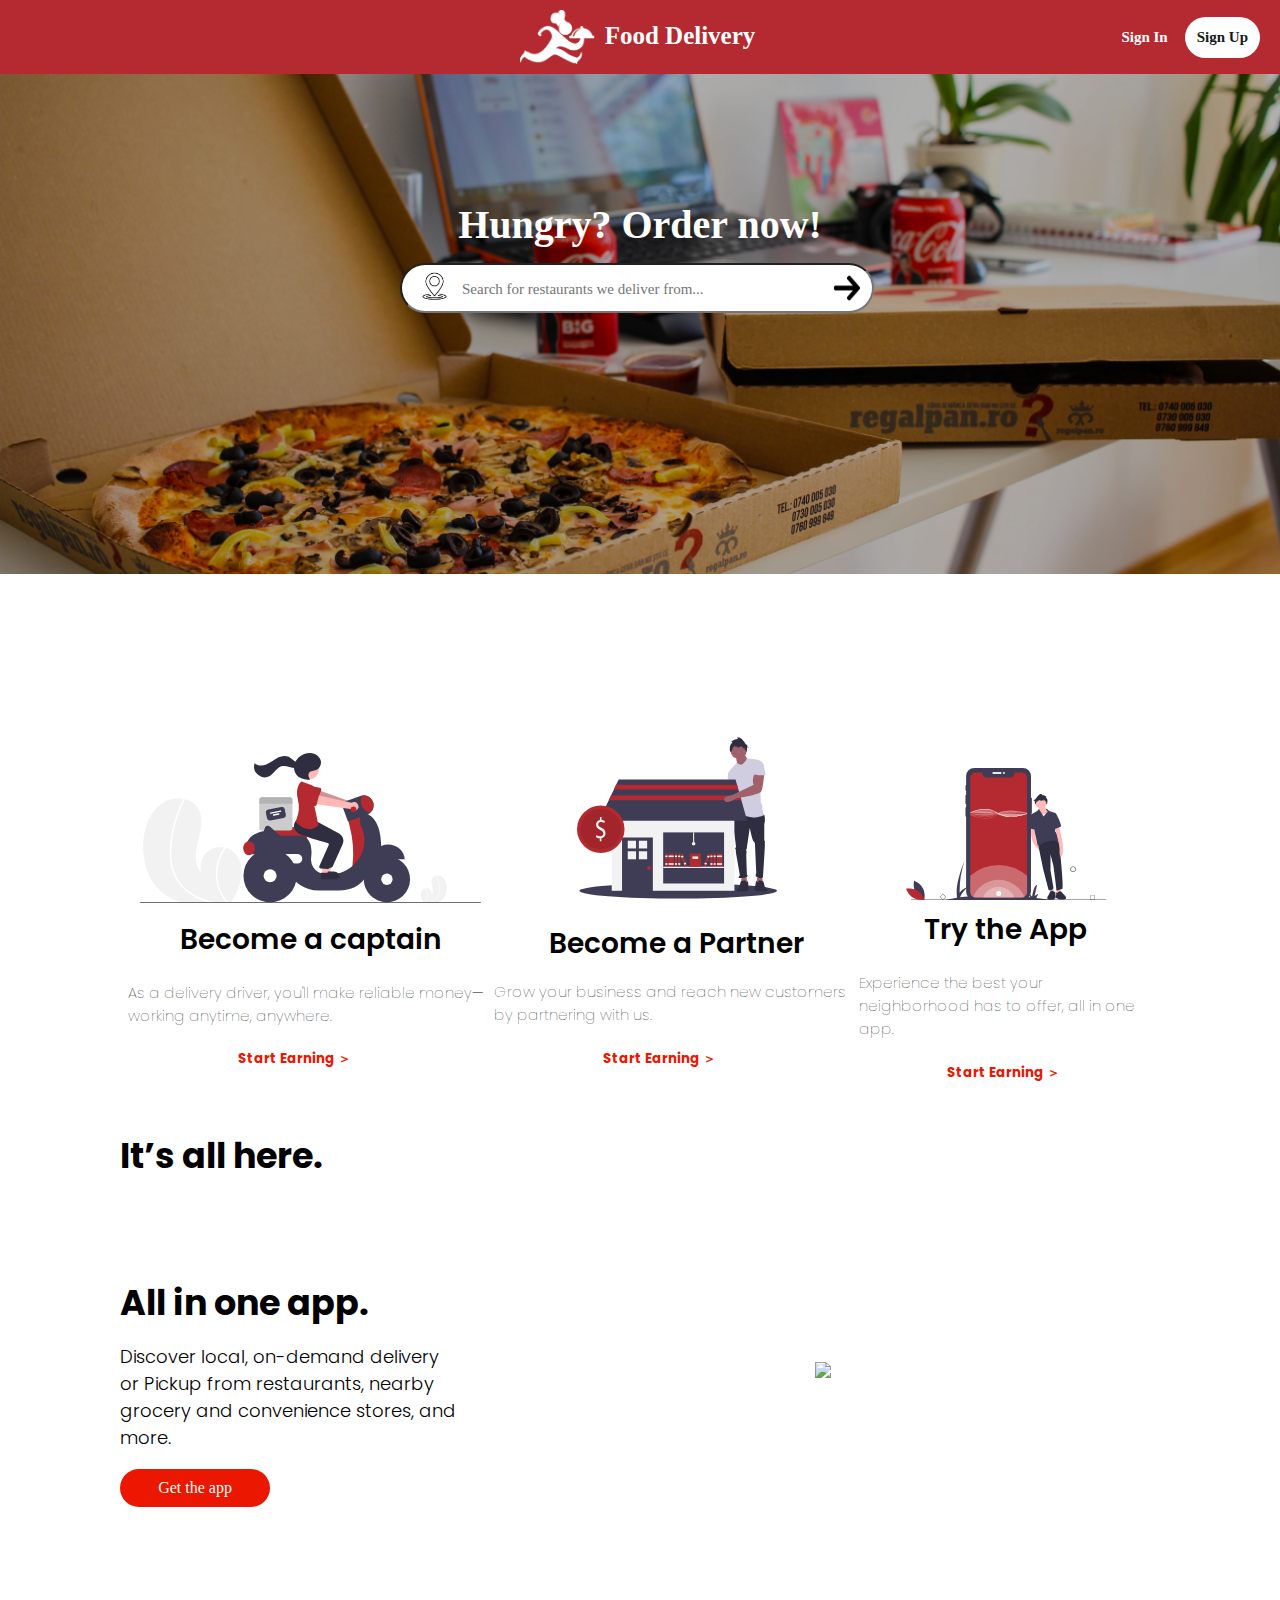
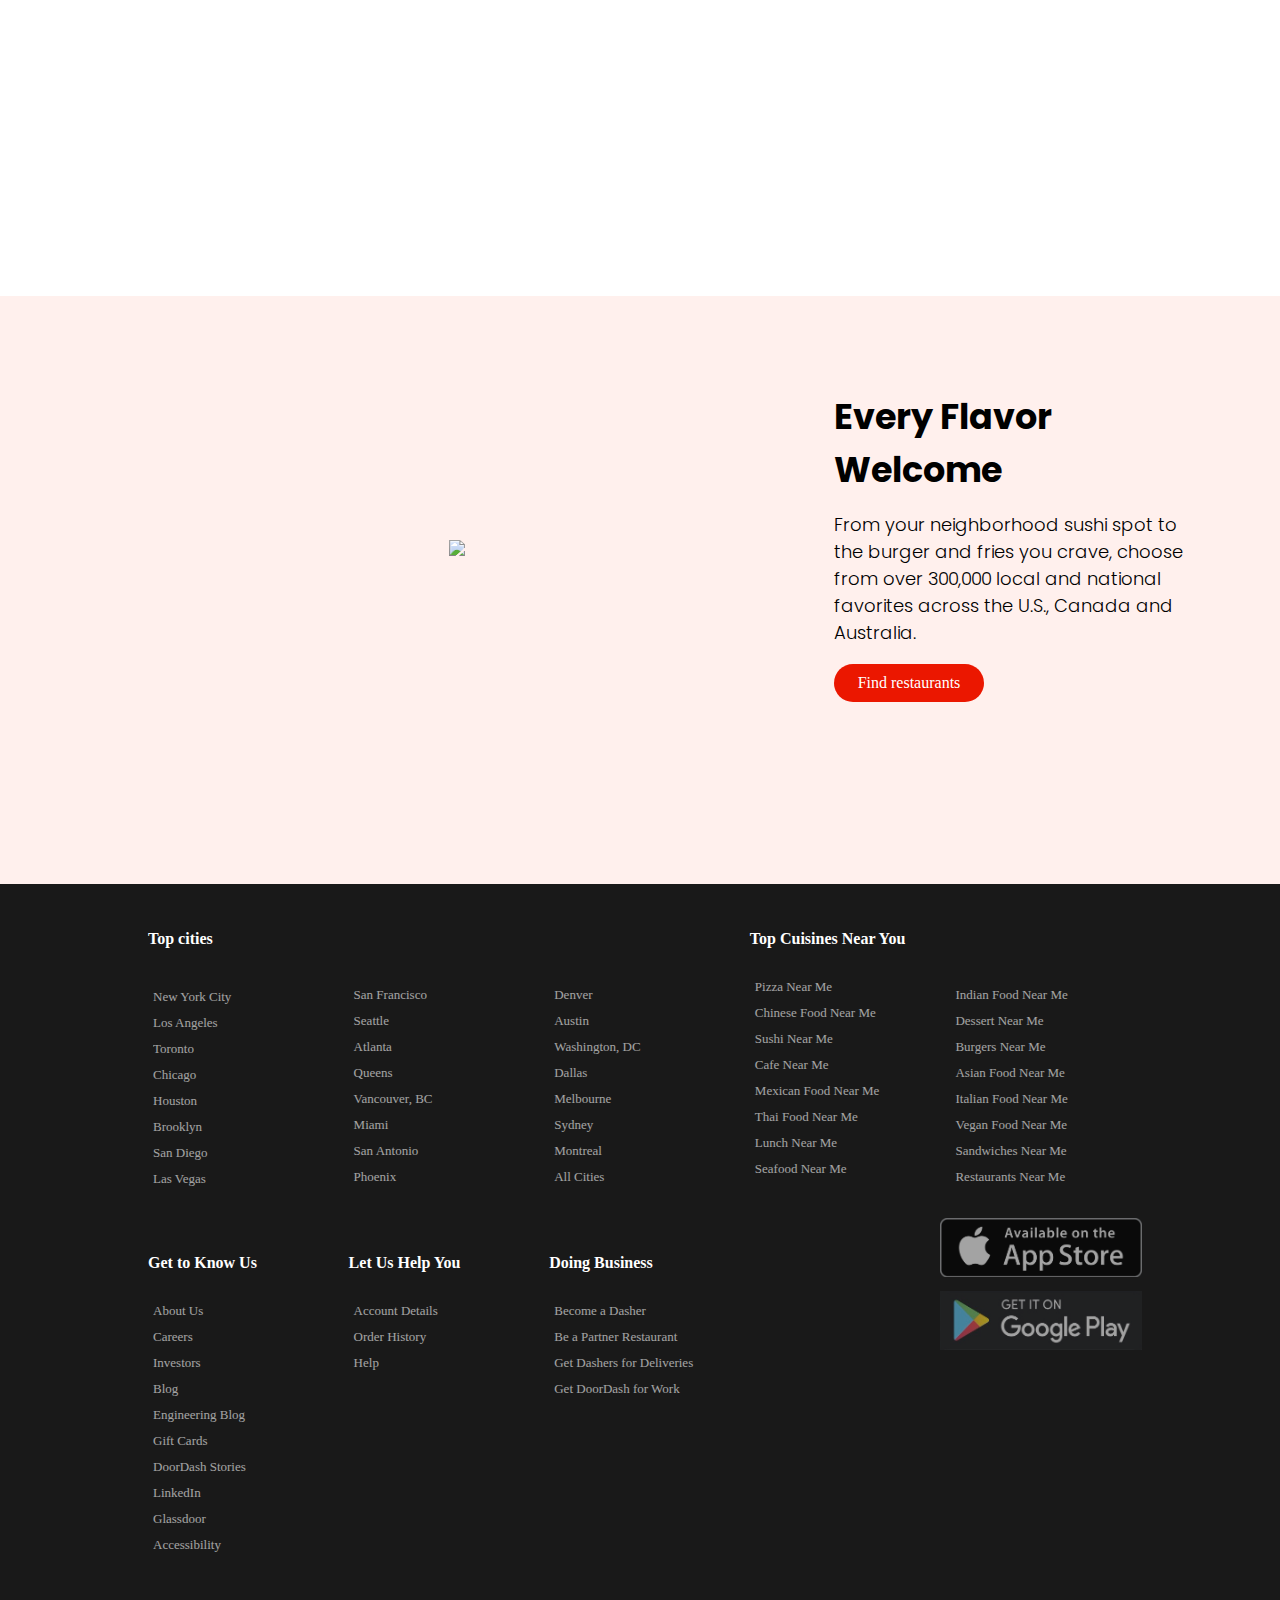
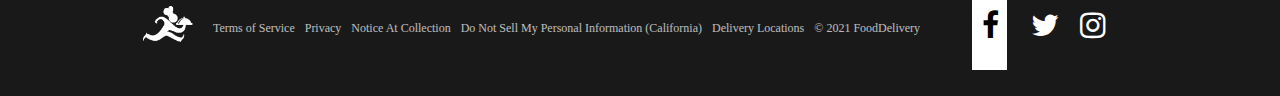
==== index.html @ 57fe6945 "all" ====
<!DOCTYPE html>
<html>

<head>
  <meta charset="UTF-8">
  <link rel="stylesheet" href="https://cdnjs.cloudflare.com/ajax/libs/font-awesome/4.7.0/css/font-awesome.min.css">
  <style>
  @import url('https://fonts.googleapis.com/css2?family=Poppins:ital,wght@1,300&display=swap');
  </style>
  <meta name="viewport" content="width=device-width, initial-scale=1.0">

  <link rel="stylesheet" href="mystylesheet.css">
</head>

<body>
  <header>
    <div class='logobox'><img src="images/logo.png" class='logo' alt="Logo">
        <h1>Food Delivery</h1>
      </div>

    <div class='toplinks'>
      <a class="top-links top-links1" href=""><h2>Sign In</h2></a>
      <a class="top-links top-links2" href=""><h2>Sign Up</h2></a>
    </div>
  </header>

<section class='top'>

<div class='valueprop'>
  <h3 id="hungry">Hungry? Order now!</h3>

  </div>
  <form class='searchbar'>

    <input class='searchbar-bar'type="search" placeholder="Search for restaurants we deliver from...">

  <button type='submit'class="sent">

  </button> </form>

</section>
<div class="line"></div>

<section class="things-to-do">
  <div class="thing thing-delivery">
    <img class="thing-logo-delivery"src="images/delivery.svg" alt="">
  <div class='thing-header thing-header1'><h4>Become a captain</h4>
<p>As a delivery driver, you'll make reliable money—working anytime, anywhere.</p>
<a href=""><h5>Start Earning ＞</h5></a>
  </div>
  </div>
  <div class="thing">
        <img class="thing-logo"src="images/business.svg" alt="">
      <div class='thing-header thing-header2'>
        <h4>Become a Partner</h4>
<p>
Grow your business and reach new customers by partnering with us.
</p>
<a href=""><h5>Start Earning ＞</h5></a>
      </div>
  </div>
  <div class="thing thing-app">
    <img class="thing-logo-app"src="images/app.svg" alt="">
    <div class='thing-header thing-header3'><h4>Try the App</h4>
    <p>Experience the best your neighborhood has to offer, all in one app.</p>
    <a href=""><h5>Start Earning ＞</h5></a>
  </div>

</div>
  </div>


</section>

<div class="before-footer">
<div class="before-footer--container">
  <div class="item item-1">
    <h4>It’s all here.</h4><h4>All in one app.</h4>
    <p>Discover local, on-demand delivery or Pickup from restaurants, nearby grocery and convenience stores, and more.</p>
    <div class="button-container">
    <button  class="item-1-button" onclick="document.location='default.asp'">Get the app</button>
</div>
</div>

<div class="item item-2">
<img src="https://img.cdn4dd.com/cdn-cgi/image/fit=contain,width=768,format=auto,quality=50/https://cdn.doordash.com/media/consumer/home/landing/new/all_in_one.jpg">
</div>




</div>
<div class='color'>
</div>

<div class="before-footer-2--container">



<div class="item item-3">
<img src="https://img.cdn4dd.com/cdn-cgi/image/fit=contain,width=768,format=auto,quality=50/https://cdn.doordash.com/media/consumer/home/landing/new/ev_fla_wel_alt.jpg">
</div>
<div class="item item-4">
  <h4>Every Flavor Welcome</h4>
  <p>From your neighborhood sushi spot to the burger and fries you crave, choose from over 300,000 local and national favorites across the U.S., Canada and Australia.</p>
  <button  class="item-1-button" onclick="document.location='default.asp'">Find restaurants</button>

</div>


</div>
</div>
<section class = "footer">

<footer>


  <ul>
<h6>Top cities</h6>
  <li>  <br>    <li>
    <li>New York City</li>
  <li>Los Angeles</li>
  <li>Toronto</li>
  <li>Chicago</li>
  <li>Houston</li>
  <li>Brooklyn</li>
  <li>San Diego</li>
  <li>Las Vegas</li>
    <li>
  </ul>

  <ul>
      <li>  <br>    </li>
          <li>  <br>    </li>

        <li>San Francisco</li>
        <li>Seattle</li>
      <li>Atlanta</li>
        <li>Queens</li>
        <li>Vancouver, BC</li>
        <li>Miami</li>
        <li>San Antonio</li>
        <li>Phoenix</li>

  </ul>
  <ul>
<li><br></li>
<li><br></li>
    <li>Denver</li>
    <li>Austin</li>
    <li>Washington, DC</li>
    <li>Dallas</li>
    <li>Melbourne</li>
    <li>Sydney</li>
    <li>Montreal</li>
    <li>All Cities</li>
  </ul>

  <ul>

  <h6>Top Cuisines Near You</h6>

  <li><br></li>
  <li>Pizza Near Me</li>
  <li>Chinese Food Near Me</li>
  <li>Sushi Near Me</li>
  <li>Cafe Near Me</li>
  <li>Mexican Food Near Me</li>
  <li>Thai Food Near Me</li>
    <li>Lunch Near Me</li>
    <li>Seafood Near Me</li>
  </ul>
  <ul>
<li><br></li>
<li><br></li>
    <li>Indian Food Near Me</li>
  <li>Dessert Near Me</li>
  <li>Burgers Near Me</li>
  <li>Asian Food Near Me</li>
  <li>Italian Food Near Me</li>
  <li>Vegan Food Near Me</li>
  <li>Sandwiches Near Me</li>
  <li>Restaurants Near Me</li>
    <li>
  </ul>
  <ul>

    <h6>Get to Know Us</h6>
  <li><br></li>
  <li>About Us</li>
  <li>Careers</li>
  <li>Investors</li>
  <li>Blog</li>
  <li>Engineering Blog</li>
  <li>Gift Cards</li>
    <li>DoorDash Stories</li>
      <li>LinkedIn</li>
        <li>Glassdoor</li>
          <li>Accessibility</li>
  </ul>
  <ul>

    <h6>Let Us Help You</h6>
  <li><br></li>
  <li>Account Details</li>
  <li>Order History</li>
  <li>Help</li>


  </ul>

  <ul>
    <h6>Doing Business</h6>
    <li><br></li>
    <li>Become a Dasher</li>
    <li>Be a Partner Restaurant</li>
    <li>Get Dashers for Deliveries</li>
    <li>Get DoorDash for Work</li>
  </ul>
  <div class="stores">
<a href="">  <img class ="apple-store"src = "images/apple.png"> </a>

<a href="google.com"><img class ="apple-store"src = "images/google.jpg"></a>
</div>
</footer>

<div class="full-bottom">
<ul class="bottom-links">
  <li><img class="bottom-logo"src="images/logo.png" alt=""><li>
<li>Terms of Service</li>
<li>Privacy</li>
<li>Notice At Collection</li>
<li>Do Not Sell My Personal Information (California)</li>
<li>Delivery Locations</li>
<li>© 2021 FoodDelivery</li>
</ul>


<ul class="socials">
  <li><a href="#" class="fa fa-facebook"></a></li>
  <li><a href="#" class="fa fa-twitter"></a></li>
  <li><a href="#" class="fa fa-instagram"></a></li>
</ul>
</div>
</section>
<script src="app.js">

</script>
</body>

</html>
---- mystylesheet.css ----
body{
  background-color: white;
  margin:0;
  padding:0;
  display:flex;
  flex-direction: column;
  align-items: center;
  justify-content: center;
}

h1 {
  font-family: 'TT Norms Pro Medium', 'sans-serif';
  font-size: 25px;

  color: white;
  padding: 5px;
}

h2 {
  font-family: 'TT Norms Pro Regular', 'sans-serif';

  font-size: 15px;

  color: white;
  padding: 5px;
}

h3 {
  font-family: 'TT Norms Pro Medium', 'sans-serif';
  color:white;
  font-size: 40px;
}
h4{
  font-family: 'Poppins', 'sans-serif';
  font-weight: 600;

  font-size: 28px;

  color: black;
  padding: 5px;
}

h5{
  font-family: 'Poppins', 'sans-serif';
  margin-left: 30%;
  color: #EB1700;
}

h6 {
  font-family: "TT Norms Pro Thin", 'sans-seriff';
  color: white;
  weight: 500;
  opacity: 1;


  font-size: 16px;
  padding: 0;
  margin: 0;
}

p     {
  font-family: 'Poppins', 'sans-serif';
  font-weight: 100;

  font-size: 15px;

  color: black;
  padding: 0;
}
a {
  text-decoration: none;
}
header {
  display: flex;
  align-items:center;
  justify-content: center;
  position:relative;
background-color: #B42A30;
  width:100%;
  margin: 0;
  padding: 0;

}


.searchbar {
  padding:0;
  margin:0;
 display: flex;
 flex-direction: row;
position: relative;

right: -10px;
  bottom: 100px;
  width: 500px;
}
.searchbar-bar{


  align-items: center;
  justify-content: center;
    border-radius: 50px;
    height: 50px;
    width: 120%;
  padding-left: 60px;
  font-size: 20px;
    outline: 0;
    background-color: white;
background-size: 45px;
background-position: 10px;
background-repeat: no-repeat;
    background-image: url(images/109316349-location-vector-icon-isolated-on-transparent-background-location-logo-concept.jpg);
}

.sent {
  position: relative;
left: -40px;
bottom: -10px;
border: none;
  background-image: url(images/right-arrow.png);
  background-size: 100% 100%;
  background-repeat: no-repeat;
  width: 30px;
  height: 30px;
  background-color: white;


}

.item-1-button:hover{
  cursor: pointer;
}

.sent:hover{
  cursor: pointer;
}

.valueprop{
position: relative;

bottom: 75px;
padding:0;
margin:0;

}


.toplinks {
  display:flex;
  font-family: 'TT Norms Pro Regular', 'sans-seriff';
 position:absolute;
 right:20px;

}
.top{


display: flex;
 justify-content: center;
align-items: center;
flex-direction: column;
  margin: 0;
  padding: 0;
 height: 500px;
   background: url(images/pexels-creative-vix-375467.jpg);
  background-size: cover;
background-position: left;
  background-repeat: no-repeat;
 width:100%;
   box-shadow:inset 0 0 0 5000px rgba(0, 0, 0, 0.3);



}

.logobox {
  display: flex;
  justify-content: center;
 align-items: flex-start;

}

.logo {
padding-top:10px;
padding-bottom: 10px;
padding-right: 5px;

  width: 75px;
  height: auto;
}

.top-links {
  color:green;
}


::placeholder {
  font-family: 'TT Norms Pro Regular', 'sans-seriff';

  font-size: 15px;

}

.things-to-do {
padding-top: 100px;
display: flex;
flex-direction: row;
width: 80%;



}

.thing {
padding-top: 10px;
  flex: 1fr;
  width: 100%;
  display: flex;
  flex-direction: column;
  align-items: center;
  justify-content: center;
}

.thing-logo{
  width: 200px;

  padding: 20px;
  padding-bottom: 5px;
  height: 200px;

}

.thing-logo-app{
  width: 200px;


  padding: 20px;
  /* padding-top: 60px; */
position: relative;
top: 30px;
  padding-bottom: 0px;
  height: 200px;

}

.thing-delivery{
  padding-top: 35px;
  display: flex;
  align-items: center;
  justify-content: center;
  flex-direction: column;
}
.thing-app{

  width:80%;
  display: flex;
  align-items: center;
  justify-content: center;
  flex-direction: column;


}

.thing-logo-delivery{
  width: auto;
  position: relative;
  top: 30px;
  display: flex;




  height: 150px;
}

.line{
  width: 100%;
  height:   840px;

  position: absolute;
}

.thing-header1 h4{
  padding-top: 46px;
  margin: 0;
  text-align: center;

}


.thing-header2 h4{
  padding: 0;
  margin: 0;
  text-align: center;

}


.thing-header3 h4{

  padding-top: 5px;
  margin: 0;
  text-align: center;
}

.before-footer{
  display: flex;
  flex-wrap: wrap;
  flex-direction: column;
  justify-content: center;
}

.before-footer--container {
  display: grid;
  grid-template-columns: 30% 70%;
  justify-content: center;
  align-items: center;
  grid-auto-rows: 50% 50%;


  padding: 30px;
  padding-top: 100px;
}

.color{
  height: 100px;
  background-color: #FFF0ED;;

  width: 100%;
}

.item-1 {

  display: flex;
padding: 30px;
padding-right: 0px;
position: relative;
right: -60px;
justify-content: flex-start;

  flex-direction: column;
  margin-bottom: 100px;

}

.item-1 p{

    font-family: 'Poppins', 'sans-serif';
    font-weight: 300;

    font-size: 18px;
    position: relative;
    top: -50px;

    color: black;
    padding: 0;

}

.item-1 h4 {

    font-family: 'Poppins', 'sans-serif';
    font-weight: bold;

text-align: left;
    font-size: 35px;
    color: black;
    padding:0;

}

.item-1-button{
background-color: #EB1700;
color: white;
width: 150px;
border: none;
position: relative;
top: -50px;
padding-top: 10px;
padding-bottom: 10px;
padding-left: 15px;
padding-right: 15px;
border-radius: 50px;
font-size: 16px;
font-family: 'TT Norms Pro Regular', 'sans-serif';
}

.item-2 {

display: flex;
justify-content: center;
}

.before-footer-2--container {
  background-color: #FFF0ED;
  display: grid;
  grid-template-columns: 70% 30%;
  justify-content: center;
  align-items: center;
  grid-auto-rows: 50% 50%;



  padding: 30px;
  padding-top: 50px;

}

.item-3 {
  display: flex;
  justify-content: center;


}

.item-4 {

display: flex;
flex-direction: column;
justify-content: flex-start;

position: relative;
left: -50px;
}

.item-4 p{
  font-family: 'Poppins', 'sans-serif';
  font-weight: 300;

  font-size: 18px;
  position: relative;
  top: -50px;

  color: black;
  padding: 0;
}


.item-4 h4 {
  font-family: 'Poppins', 'sans-serif';
  font-weight: bold;

text-align: left;
  font-size: 35px;
  color: black;
  padding:0;



}

.item-4-button{
background-color: #EB1700;
color: white;
width: 150px;
border: none;
position: relative;
top: -50px;
padding-top: 10px;
padding-bottom: 10px;
padding-left: 15px;
padding-right: 15px;
border-radius: 50px;
font-size: 16px;
font-family: 'TT Norms Pro Regular', 'sans-serif';
}

.footer{
  width: 100%;
    background-color:#191919;
    display: flex;
flex-direction:column;
    justify-content: center;
    align-items: center;
}

footer {
  width: 80%;

  background-color:#191919;
  display: grid;
  grid-template-columns: 1fr 1fr 1fr 1fr 1fr;
  padding: 10px;
  padding-bottom: 0px;
  margin-bottom: 0;
  justify-content: center;

}

footer ul {
list-style-type: none;


justify-content: center;
padding: 20px;
padding-bottom: 0px;


}

footer li {
  font-family: "TT Norms Pro Regular", "sans-seriff";
  font-size: 13px;
  color: white;
  opacity: 0.6;
padding: 5px;
}



.stores{
  display:flex;
  flex-direction: column;
  grid-column-start: 5;



}

.apple-store {
  width: 201.56px;
  height: 58.88px;
padding: 10px;;
padding-top: 0;
margin: 0;
opacity: 0.6;

}

.bottom-links{
  color: white;

  font-family: "TT Norms Pro Regular", "sans-seriff";
  font-size: 12PX;
  list-style-type: none;
  display: flex;
  flex-direction: row;
  margin-right: 0px;
  padding-top: 0;
  margin-top: 0;
  padding-bottom: 0;
  align-items: center;



}

.bottom-links li{
  padding: 5px;
  opacity: 0.7;

}

.bottom-links li:first-child{
  opacity:1;
}
.bottom-links li:not(:last-child):hover{
  padding: 5px;
  cursor:pointer;
  text-decoration: underline;

}

.full-bottom{
  display: flex;
  flex-direction:row;
  justify-content: center;
  align-items: center;
  margin-top: 0px;

  padding-top: 0;
  margin-top: 0;
  margin-bottom: 0;
    padding-bottom: 0;

}

.bottom-logo{
  width: 50px;
position: relative;
top: -3px; ;
  height: auto;
}


.fa {
  padding: 20px;
  padding-left: 10px;
  padding-top: 10px;
  font-size: 30px;
  width: 5px;
  height: 10px;
  text-align: center;
  text-decoration: none;
  margin: 5px 2px;
}

.fa:hover {
    opacity: 0.7;
}

.fa-facebook {
background-color: white;
height: 40px;
opacity: 1;
  color: black;
}

  .fa-twitter {

  color: white;
}

.fa-instagram {

  color: white;
}

.socials{
  list-style-type: none;
  display: flex;
  flex-direction: row;
  padding-bottom: 0px;
  padding-top: 0 ;
justify-content: flex-start;
align-items: flex-start;
margin-right: 70px;
}

.socials li{
padding: 5px;
}

.stores img:hover {
  opacity: 1;
  transition:  0.3s;
}

footer li:hover{
  opacity: 1;
  cursor: pointer;
  text-decoration: underline;
}


.top-links1{
  padding: 7px;
  margin-right: 5px;

}
.top-links1 h2:hover{
  color:#191919;
  transition: color 0.3s;
}

.top-links2 h2{
  color:#191919;
  background-color: white;
  border-radius: 50px;
  padding: 12px;
}


@media screen and (max-width: 991px){


body, html { overflow-x:hidden; }
  *{
    box-sizing: border-box;}




  .things-to-do{
    flex-wrap: wrap;
    justify-content: center;
  }
  .thing .thing-header{
    justify-content: center;
    align-items: center;
  }
  .thing-header h5{
    text-align: center;
    margin: 0;

  }
  .before-footer--container{
    display: flex;
    flex-direction: column-reverse;
    align-items: center;
    justify-content: center;
    margin: 0;
    margin-top: 5rem;
    padding: 0;

  }

  .before-footer-2--container{
    display: flex;
    flex-direction: column;
    align-items: center;
    justify-content: center;
    margin: 0;
    margin-top: 5rem;
    padding: 0;

  }
  .item{
    display: flex;
    justify-content: center;
    align-items: center;
    width: 80%;
    margin-left: 0;
margin-top: 5rem;
    padding: 0;
    left: 0;
    right: 0;
    top: 0;
    bottom: 0;


  }

  .item-1 h4{
text-align: center;
  margin: 0;

  padding: 0;

  }
  .item-1 p{
    margin: 0;
    text-align: center;

  margin-top: 5rem;
  padding: 0;

  }

  .item-1-button{
    margin: 0;
    top: 0;
    right: 0;
    bottom: 0;
    left: 0px;

    margin-top: 0.5rem;
  }

  .color{
    height: 0;
  }

  .item-3{
    margin-top: 5rem;
  }
.item-4{
  margin-bottom: 4rem;
}
/* h6{
  font-size: 0.8rem;
}
footer li {
  font-family: "TT Norms Pro Regular", "sans-seriff";
  font-size: 10px;
  color: white;
  opacity: 0.6;
padding: 5px;
}*/


footer ul{
padding: 0;
text-align: center;
}

footer li{
  margin-top: 0;
  font-size: 0.7rem;

}
footer{
  display: flex;
  flex-direction: column;
  justify-content: center;
  align-items: center;
  width: 100%;
margin: 0;

}

.bottom-links{
  font-size: 0.6rem;
}

.full-bottom{
  box-sizing: border-box;
  width:  100%;
  margin: 0;
  padding: 0
  border: 3px solid red;
;


}
.socials{
position: relative;
left: 50px;
padding: 0;
}
.bottom-links{
width: 500px;
}
}

@media screen and (max-width:650px){
h3 {
  font-size: 2rem;
}
.searchbar-bar{
  height: 2.5rem;
  width: 20rem;
  transform: translateX(25%);

}
::placeholder{
  font-size: 0.7rem;
}
.sent{
transform: translate(270%,-20%);
}
.before-footer h4{
  font-size: 1.5rem;

}
.before-footer p{
  font-size: 0.9rem;
  width: 60%;
}

.item-4 p{
margin-top: 1.5rem;
}
.things-to-do img{
  width: 200px;
  height: auto;
}

.things-to-do h4{
  font-size: 1.4rem;
}
.things-to-do h5{
  font-size: 0.8rem;
}
.things-to-do p{
  font-size: 0.8rem;
}
.thing-header3{
  margin-top: 2.2rem;
}
h1{
  font-size: 1.4rem;
}
.logo  {
  width: 50px;
  height: auto;
  transform: translateY(13%);
}
h2{
  font-size: 0.8rem;
}
.full-bottom{
  display: flex;
  flex-direction: column-reverse;
  justify-content: center;
  align-items: center;

}
.bottom-links{
  width: 90%;
  margin: 0;
  display: flex;
  flex-wrap: wrap;
  margin-bottom: 2rem;
}
.socials{
margin-right: 6.5rem;
}
.item-2 img{
  width: 100%;
  height: auto;
}
.item-2{
  width: 90%;
}
.item-3{
  width: 90%;
}
.item-3 img {
  width: 100%;
  height: auto;
}
}
@media screen and (max-width: 400px) {
  .item p{
    font-size: 0.8rem;
    width: 80%;
  }
  h1{
    opacity: 0;
  }
  header{
    display: flex;
    justify-content: space-between;
  
  }
  .logobox{
    margin-left: 1rem;
  }
.item h4{
  font-size: 1.3rem;
}

.item-4 h4{
  margin-bottom: 2rem;
}
h3{
  font-size: 1.8rem;
text-align: center;
  
}
.searchbar-bar{
  width: 15rem;
  transform: translateX(50%);
}
.sent{
 transform: translate(120px,-5px)
}
}

/* #### Generated By: http://www.cufonfonts.com #### */

    @font-face {
    font-family: 'TT Norms Pro Regular';
    font-style: normal;
    font-weight: normal;
    src: local('/Users/ghaziismael/Desktop/DoorDash/tt-norms-pro-cufonfonts-webfont/TT Norms Pro Regular.woff'), url('TT Norms Pro Regular.woff') format('woff');
    }


    @font-face {
    font-family: 'TT Norms Pro Italic';
    font-style: normal;
    font-weight: normal;
    src: local('TT Norms Pro Italic'), url('TT Norms Pro Italic.woff') format('woff');
    }


    @font-face {
    font-family: 'TT Norms Pro Thin';
    font-style: normal;
    font-weight: normal;
    src: local('TT Norms Pro Thin'), url('TT Norms Pro Thin.woff') format('woff');
    }


    @font-face {
    font-family: 'TT Norms Pro Thin Italic';
    font-style: normal;
    font-weight: normal;
    src: local('TT Norms Pro Thin Italic'), url('TT Norms Pro Thin Italic.woff') format('woff');
    }


    @font-face {
    font-family: 'TT Norms Pro ExtraLight';
    font-style: normal;
    font-weight: normal;
    src: local('TT Norms Pro ExtraLight'), url('TT Norms Pro ExtraLight.woff') format('woff');
    }


    @font-face {
    font-family: 'TT Norms Pro ExtraLight Italic';
    font-style: normal;
    font-weight: normal;
    src: local('TT Norms Pro ExtraLight Italic'), url('TT Norms Pro ExtraLight Italic.woff') format('woff');
    }


    @font-face {
    font-family: 'TT Norms Pro Light';
    font-style: normal;
    font-weight: normal;
    src: local('TT Norms Pro Light'), url('TT Norms Pro Light.woff') format('woff');
    }


    @font-face {
    font-family: 'TT Norms Pro Light Italic';
    font-style: normal;
    font-weight: normal;
    src: local('TT Norms Pro Light Italic'), url('TT Norms Pro Light Italic.woff') format('woff');
    }


    @font-face {
    font-family: 'TT Norms Pro Medium';
    font-style: normal;
    font-weight: normal;
    src: local('TT Norms Pro Medium'), url('TT Norms Pro Medium.woff') format('woff');
    }


    @font-face {
    font-family: 'TT Norms Pro Medium Italic';
    font-style: normal;
    font-weight: normal;
    src: local('TT Norms Pro Medium Italic'), url('TT Norms Pro Medium Italic.woff') format('woff');
    }


    @font-face {
    font-family: 'TT Norms Pro Bold';
    font-style: normal;
    font-weight: normal;
    src: local('TT Norms Pro Bold'), url('TT Norms Pro Bold.woff') format('woff');
    }


    @font-face {
    font-family: 'TT Norms Pro Bold Italic';
    font-style: normal;
    font-weight: normal;
    src: local('TT Norms Pro Bold Italic'), url('TT Norms Pro Bold Italic.woff') format('woff');
    }


    @font-face {
    font-family: 'TT Norms Pro ExtraBold';
    font-style: normal;
    font-weight: normal;
    src: local('TT Norms Pro ExtraBold'), url('TT Norms Pro ExtraBold.woff') format('woff');
    }


    @font-face {
    font-family: 'TT Norms Pro ExtraBold Italic';
    font-style: normal;
    font-weight: normal;
    src: local('TT Norms Pro ExtraBold Italic'), url('TT Norms Pro ExtraBold Italic.woff') format('woff');
    }


    @font-face {
    font-family: 'TT Norms Pro Black';
    font-style: normal;
    font-weight: normal;
    src: local('TT Norms Pro Black'), url('TT Norms Pro Black.woff') format('woff');
    }


    @font-face {
    font-family: 'TT Norms Pro Black Italic';
    font-style: normal;
    font-weight: normal;
    src: local('TT Norms Pro Black Italic'), url('TT Norms Pro Black Italic.woff') format('woff');
    }


    @font-face {
    font-family: 'TT Norms Pro ExtraBlack';
    font-style: normal;
    font-weight: normal;
    src: local('TT Norms Pro ExtraBlack'), url('TT Norms Pro ExtraBlack.woff') format('woff');
    }


    @font-face {
    font-family: 'TT Norms Pro ExtraBlack Italic';
    font-style: normal;
    font-weight: normal;
    src: local('TT Norms Pro ExtraBlack Italic'), url('TT Norms Pro ExtraBlack Italic.woff') format('woff');
    }
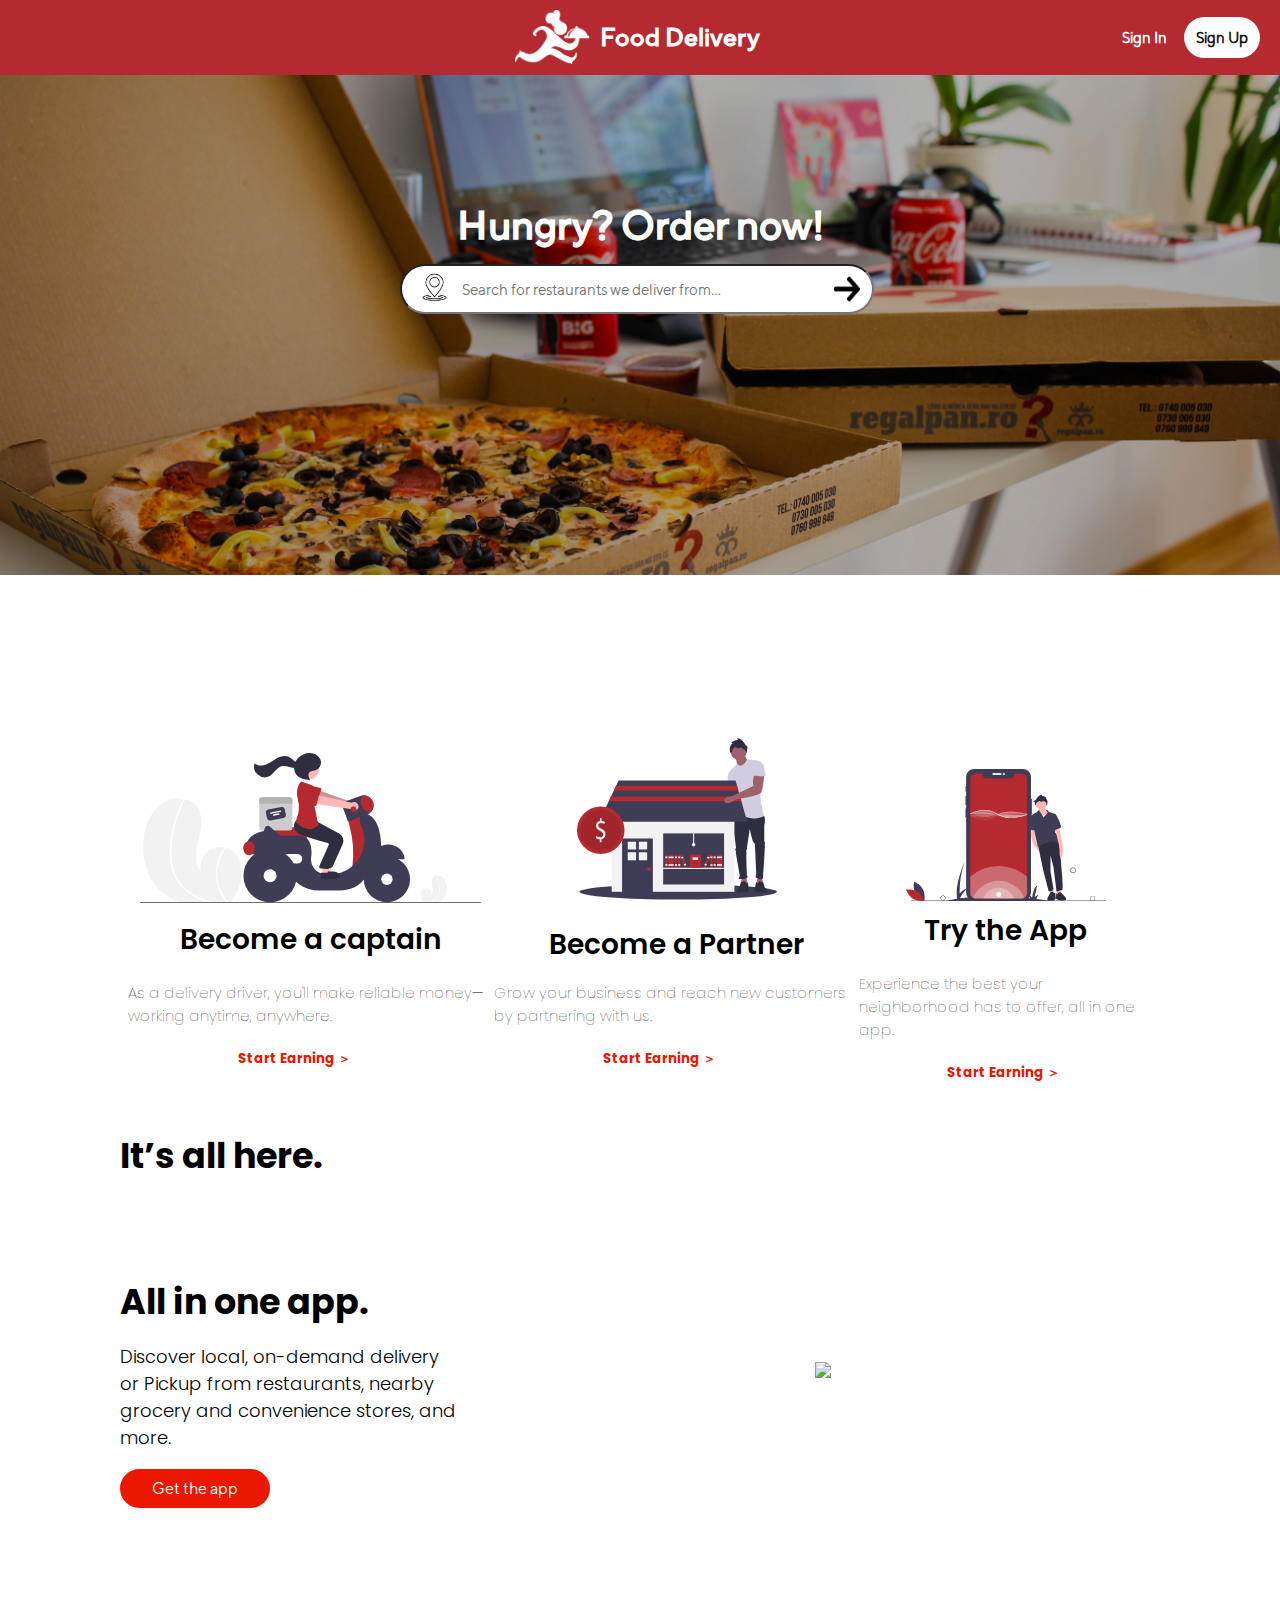
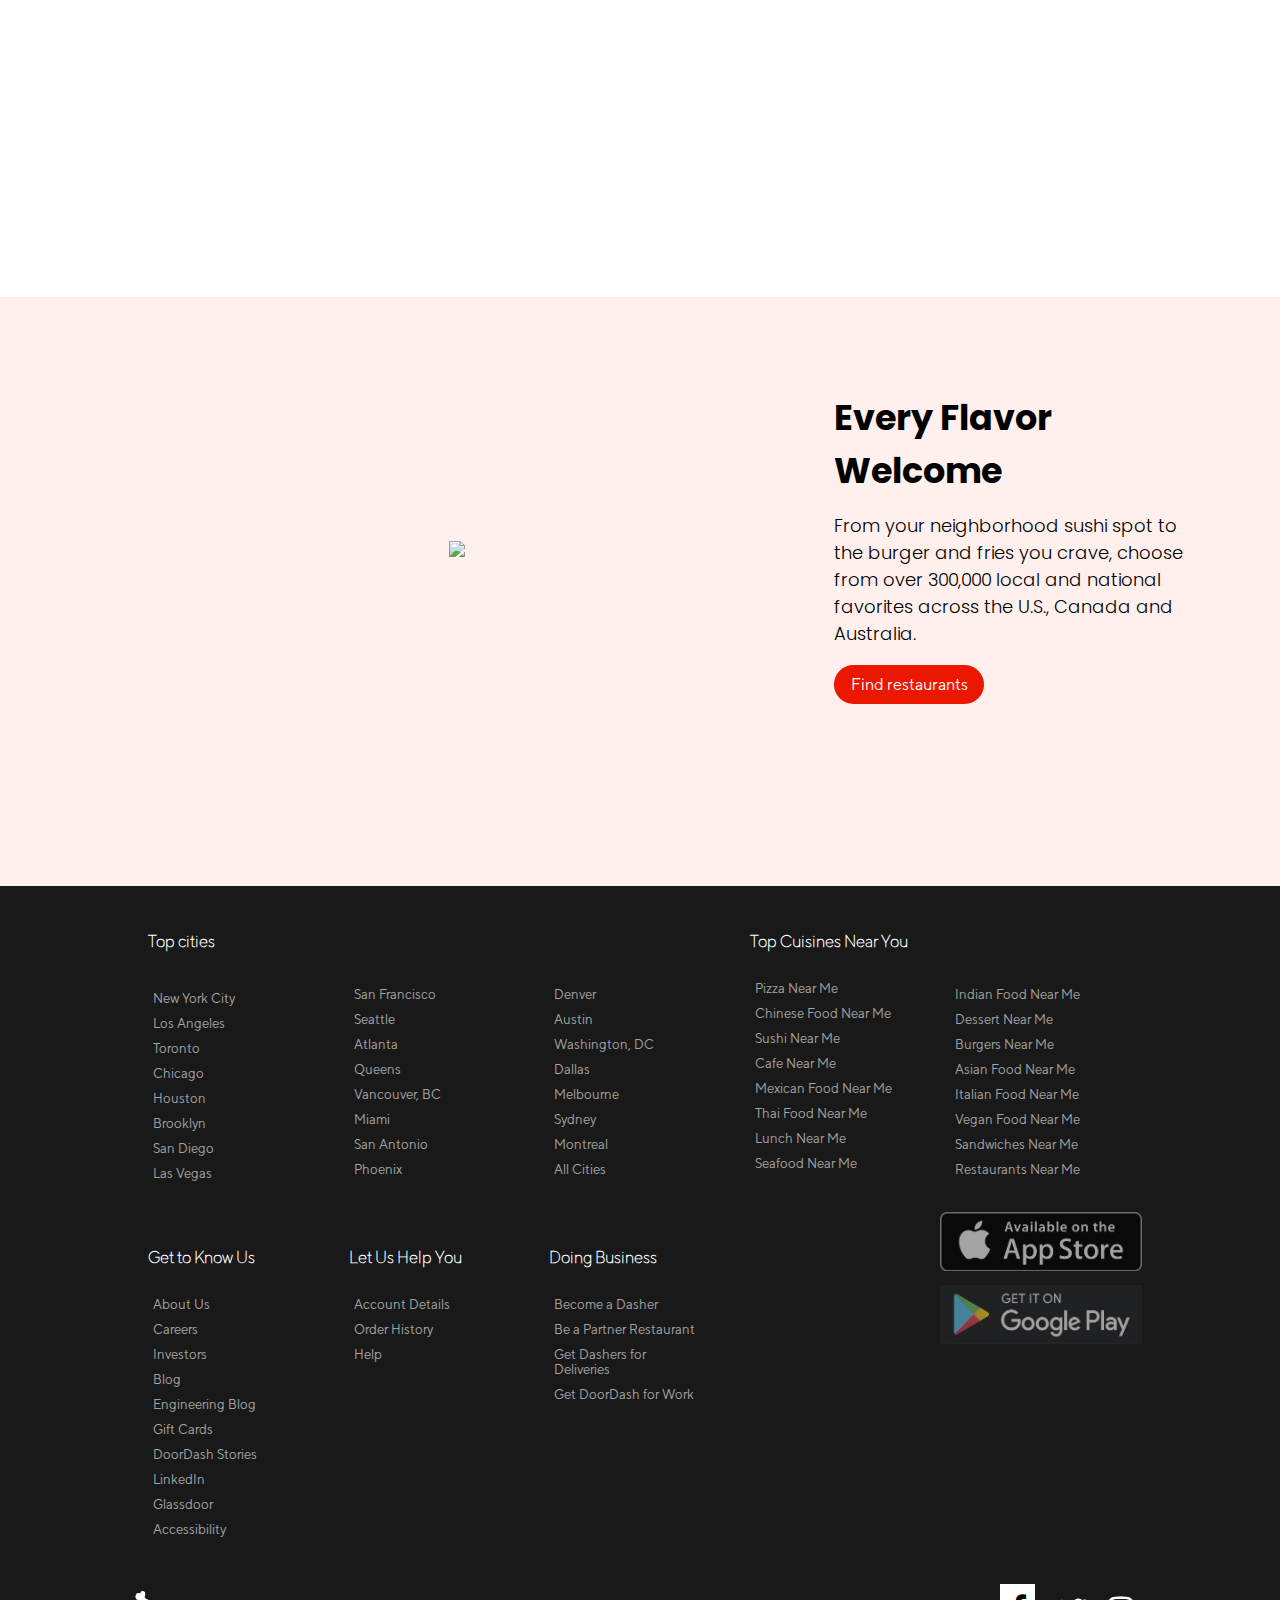
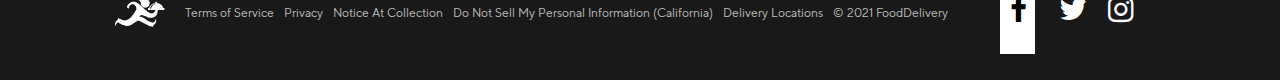
==== commit f9df2f3c: "--all" ====
--- a/index.html
+++ b/index.html
@@ -10,6 +10,7 @@
   <meta name="viewport" content="width=device-width, initial-scale=1.0">
 
   <link rel="stylesheet" href="mystylesheet.css">
+
 </head>
 
 <body>
--- a/mystylesheet.css
+++ b/mystylesheet.css
@@ -798,12 +798,9 @@
   box-sizing: border-box;
   width:  100%;
   margin: 0;
-  padding: 0
-  border: 3px solid red;
-;
-
-
-}
+  padding: 0;
+}
+
 .socials{
 position: relative;
 left: 50px;
@@ -941,145 +938,145 @@
 
 /* #### Generated By: http://www.cufonfonts.com #### */
 
-    @font-face {
+@font-face {
     font-family: 'TT Norms Pro Regular';
     font-style: normal;
     font-weight: normal;
-    src: local('/Users/ghaziismael/Desktop/DoorDash/tt-norms-pro-cufonfonts-webfont/TT Norms Pro Regular.woff'), url('TT Norms Pro Regular.woff') format('woff');
-    }
-
+    src:  url('./fonts/TT Norms Pro Regular.woff') format('woff');
+    }
+    
 
     @font-face {
     font-family: 'TT Norms Pro Italic';
     font-style: normal;
     font-weight: normal;
-    src: local('TT Norms Pro Italic'), url('TT Norms Pro Italic.woff') format('woff');
-    }
-
+    src:  url('./fonts/TT Norms Pro Italic.woff') format('woff');
+    }
+    
 
     @font-face {
     font-family: 'TT Norms Pro Thin';
     font-style: normal;
     font-weight: normal;
-    src: local('TT Norms Pro Thin'), url('TT Norms Pro Thin.woff') format('woff');
-    }
-
+    src:  url('./fonts/TT Norms Pro Thin.woff') format('woff');
+    }
+    
 
     @font-face {
     font-family: 'TT Norms Pro Thin Italic';
     font-style: normal;
     font-weight: normal;
-    src: local('TT Norms Pro Thin Italic'), url('TT Norms Pro Thin Italic.woff') format('woff');
-    }
-
+    src:url('./fonts/TT Norms Pro Thin Italic.woff') format('woff');
+    }
+    
 
     @font-face {
     font-family: 'TT Norms Pro ExtraLight';
     font-style: normal;
     font-weight: normal;
-    src: local('TT Norms Pro ExtraLight'), url('TT Norms Pro ExtraLight.woff') format('woff');
-    }
-
+    src:url('./fonts/TT Norms Pro ExtraLight.woff') format('woff');
+    }
+    
 
     @font-face {
     font-family: 'TT Norms Pro ExtraLight Italic';
     font-style: normal;
     font-weight: normal;
-    src: local('TT Norms Pro ExtraLight Italic'), url('TT Norms Pro ExtraLight Italic.woff') format('woff');
-    }
-
+    src:  url('./fonts/TT Norms Pro ExtraLight Italic.woff') format('woff');
+    }
+    
 
     @font-face {
     font-family: 'TT Norms Pro Light';
     font-style: normal;
     font-weight: normal;
-    src: local('TT Norms Pro Light'), url('TT Norms Pro Light.woff') format('woff');
-    }
-
+    src:  url('./fonts/TT Norms Pro Light.woff') format('woff');
+    }
+    
 
     @font-face {
     font-family: 'TT Norms Pro Light Italic';
     font-style: normal;
     font-weight: normal;
-    src: local('TT Norms Pro Light Italic'), url('TT Norms Pro Light Italic.woff') format('woff');
-    }
-
+    src: url('./fonts/TT Norms Pro Light Italic.woff') format('woff');
+    }
+    
 
     @font-face {
     font-family: 'TT Norms Pro Medium';
     font-style: normal;
     font-weight: normal;
-    src: local('TT Norms Pro Medium'), url('TT Norms Pro Medium.woff') format('woff');
-    }
-
+    src: url('./fonts/TT Norms Pro Medium.woff') format('woff');
+    }
+    
 
     @font-face {
     font-family: 'TT Norms Pro Medium Italic';
     font-style: normal;
     font-weight: normal;
-    src: local('TT Norms Pro Medium Italic'), url('TT Norms Pro Medium Italic.woff') format('woff');
-    }
-
+    src:  url('./fonts/TT Norms Pro Medium Italic.woff') format('woff');
+    }
+    
 
     @font-face {
     font-family: 'TT Norms Pro Bold';
     font-style: normal;
     font-weight: normal;
-    src: local('TT Norms Pro Bold'), url('TT Norms Pro Bold.woff') format('woff');
-    }
-
+    src:  url('./fonts/TT Norms Pro Bold.woff') format('woff');
+    }
+    
 
     @font-face {
     font-family: 'TT Norms Pro Bold Italic';
     font-style: normal;
     font-weight: normal;
-    src: local('TT Norms Pro Bold Italic'), url('TT Norms Pro Bold Italic.woff') format('woff');
-    }
-
+    src: local('TT Norms Pro Bold Italic'), url('./fonts/TT Norms Pro Bold Italic.woff') format('woff');
+    }
+    
 
     @font-face {
     font-family: 'TT Norms Pro ExtraBold';
     font-style: normal;
     font-weight: normal;
-    src: local('TT Norms Pro ExtraBold'), url('TT Norms Pro ExtraBold.woff') format('woff');
-    }
-
+    src: local('TT Norms Pro ExtraBold'), url('./fonts/TT Norms Pro ExtraBold.woff') format('woff');
+    }
+    
 
     @font-face {
     font-family: 'TT Norms Pro ExtraBold Italic';
     font-style: normal;
     font-weight: normal;
-    src: local('TT Norms Pro ExtraBold Italic'), url('TT Norms Pro ExtraBold Italic.woff') format('woff');
-    }
-
+    src: local('TT Norms Pro ExtraBold Italic'), url('./fonts/TT Norms Pro ExtraBold Italic.woff') format('woff');
+    }
+    
 
     @font-face {
     font-family: 'TT Norms Pro Black';
     font-style: normal;
     font-weight: normal;
-    src: local('TT Norms Pro Black'), url('TT Norms Pro Black.woff') format('woff');
-    }
-
+    src: local('TT Norms Pro Black'), url('./fonts/TT Norms Pro Black.woff') format('woff');
+    }
+    
 
     @font-face {
     font-family: 'TT Norms Pro Black Italic';
     font-style: normal;
     font-weight: normal;
-    src: local('TT Norms Pro Black Italic'), url('TT Norms Pro Black Italic.woff') format('woff');
-    }
-
+    src: local('TT Norms Pro Black Italic'), url('./fonts/TT Norms Pro Black Italic.woff') format('woff');
+    }
+    
 
     @font-face {
     font-family: 'TT Norms Pro ExtraBlack';
     font-style: normal;
     font-weight: normal;
-    src: local('TT Norms Pro ExtraBlack'), url('TT Norms Pro ExtraBlack.woff') format('woff');
-    }
-
+    src: local('TT Norms Pro ExtraBlack'), url('./fonts/TT Norms Pro ExtraBlack.woff') format('woff');
+    }
+    
 
     @font-face {
     font-family: 'TT Norms Pro ExtraBlack Italic';
     font-style: normal;
     font-weight: normal;
-    src: local('TT Norms Pro ExtraBlack Italic'), url('TT Norms Pro ExtraBlack Italic.woff') format('woff');
-    }
+    src: local('TT Norms Pro ExtraBlack Italic'), url('./fonts/TT Norms Pro ExtraBlack Italic.woff') format('woff');
+    }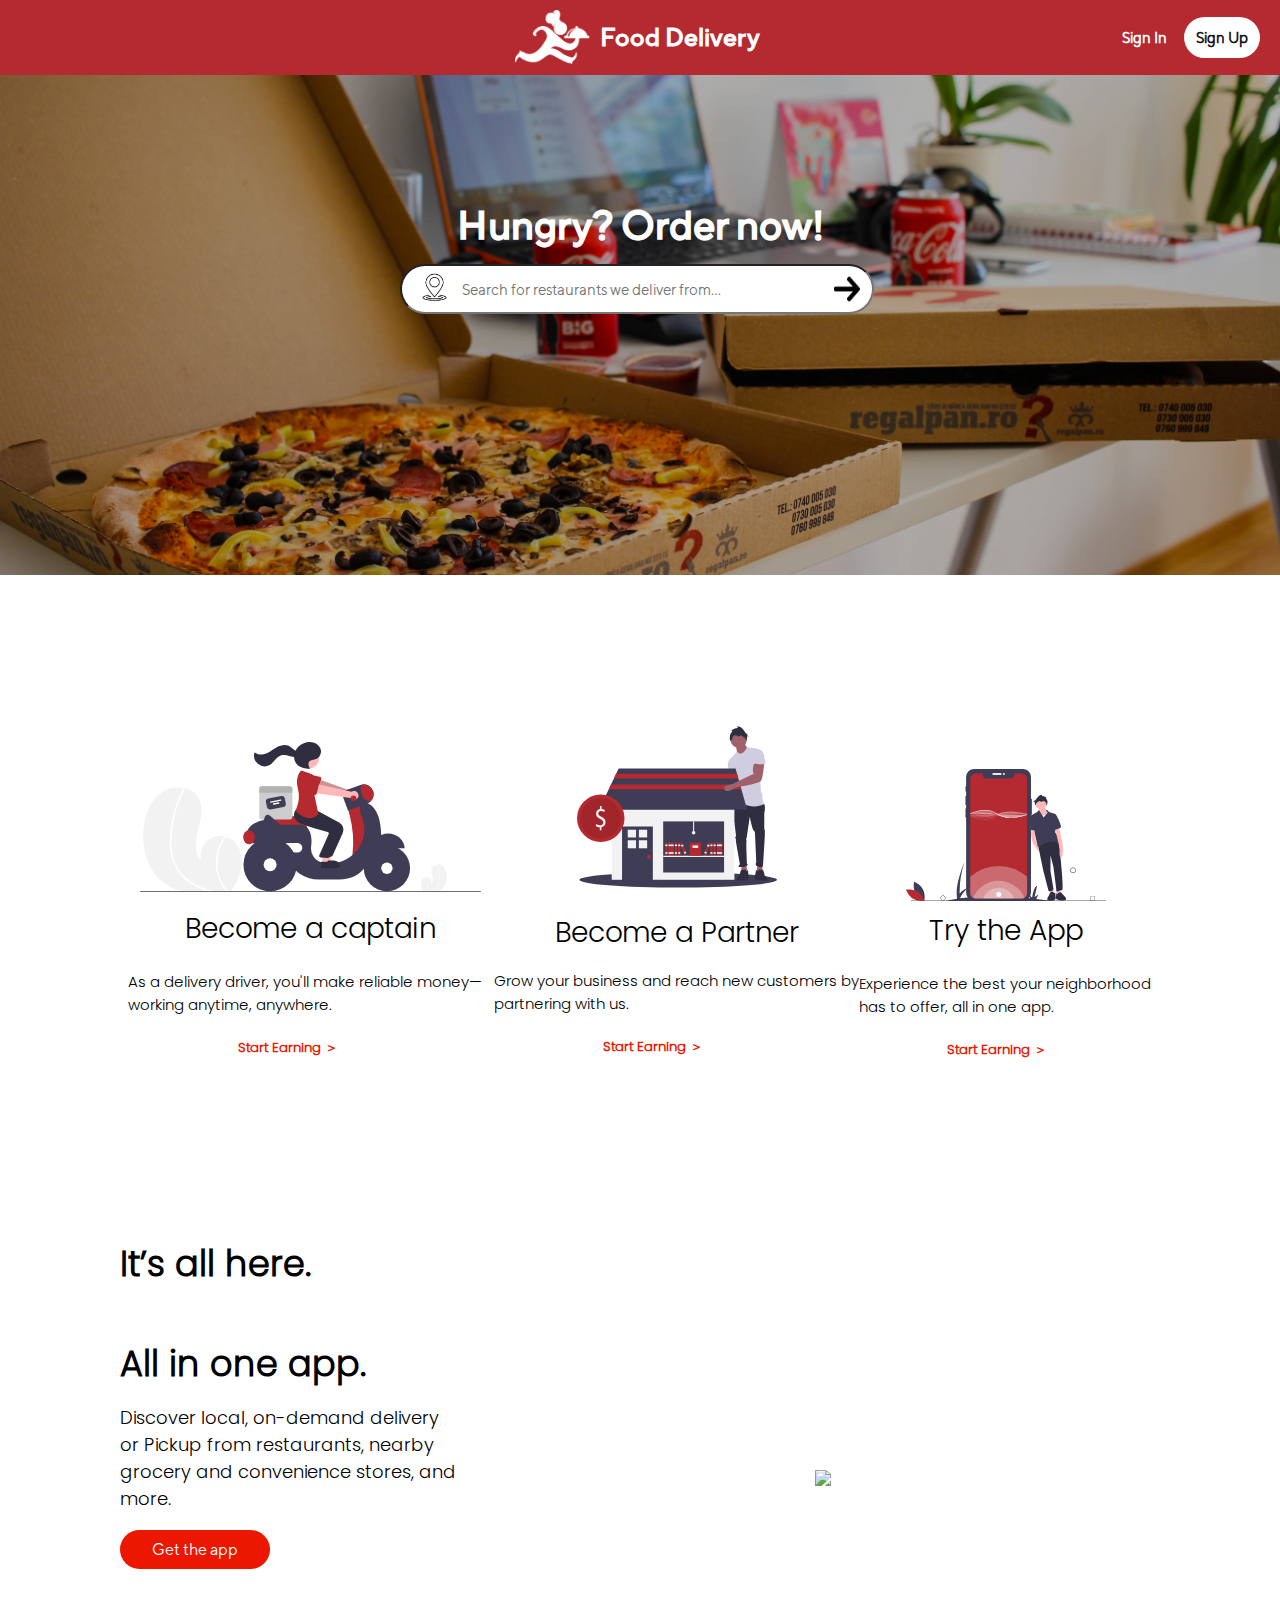
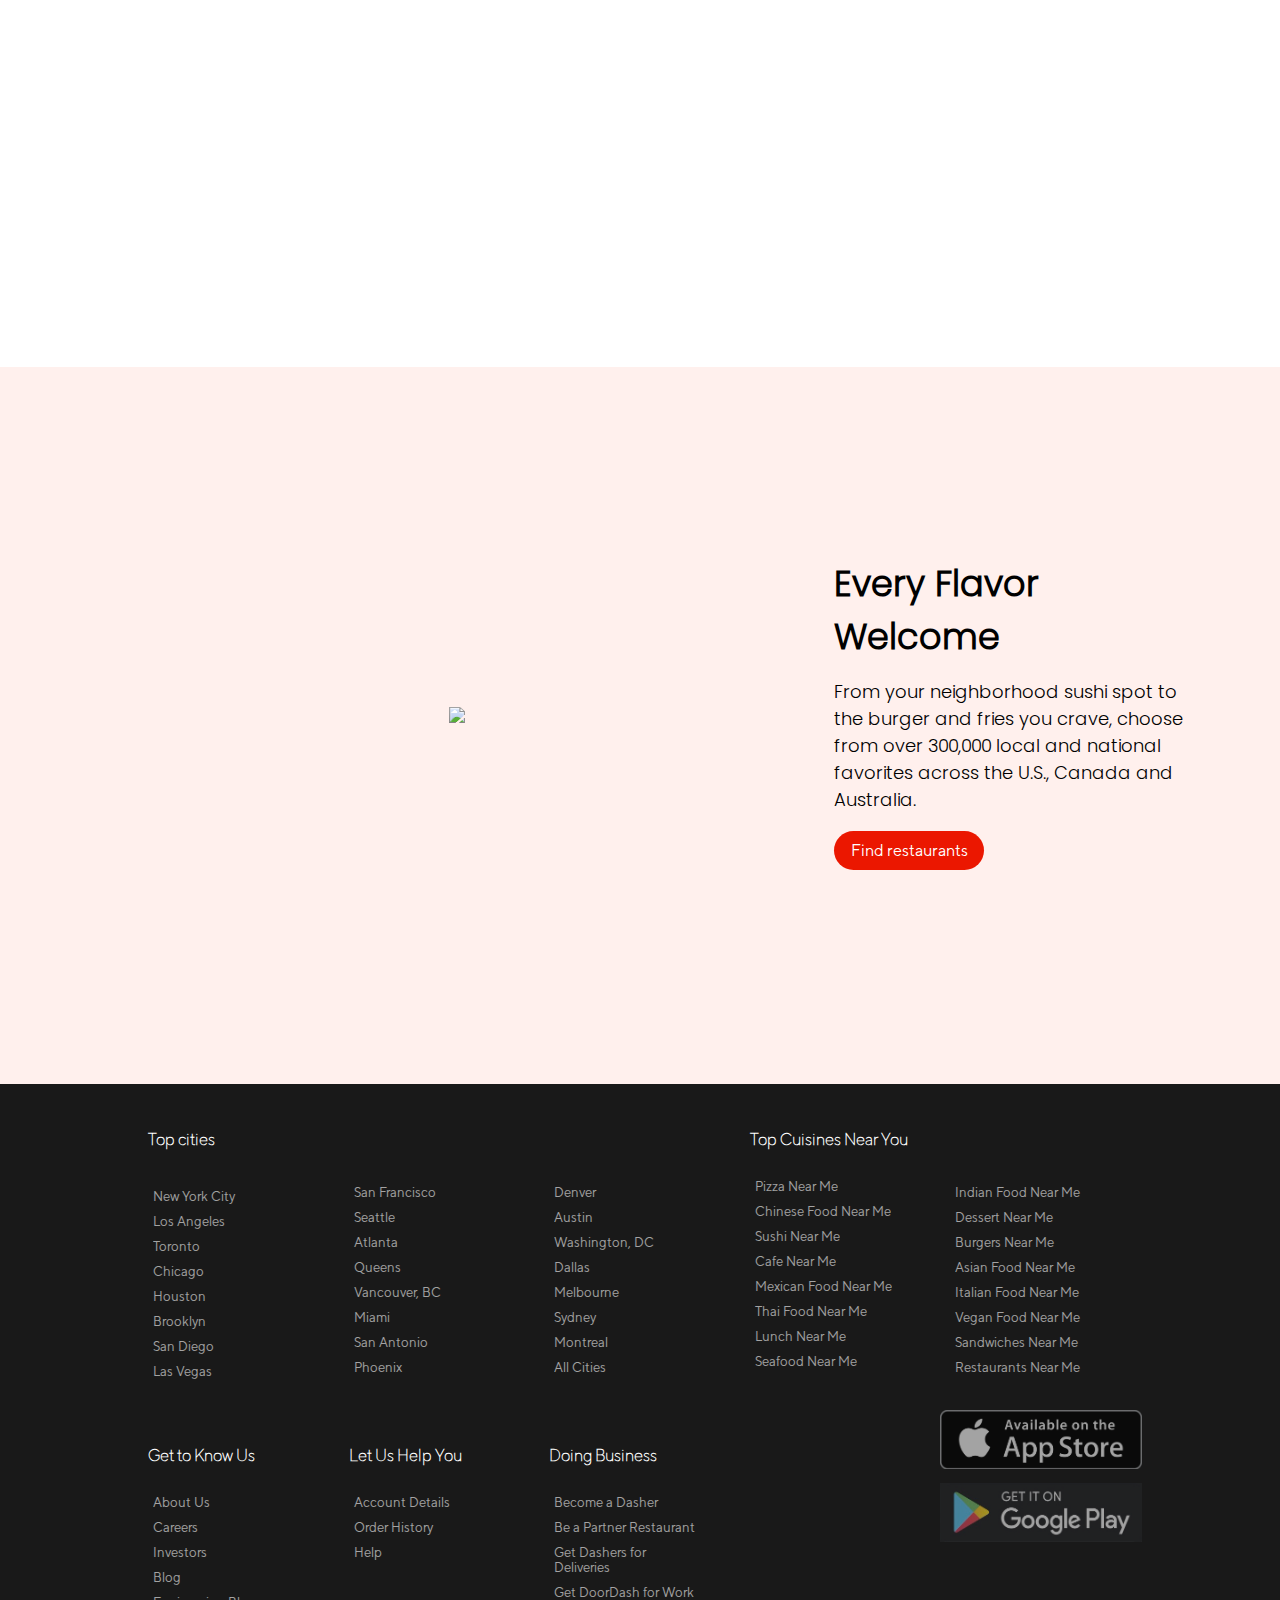
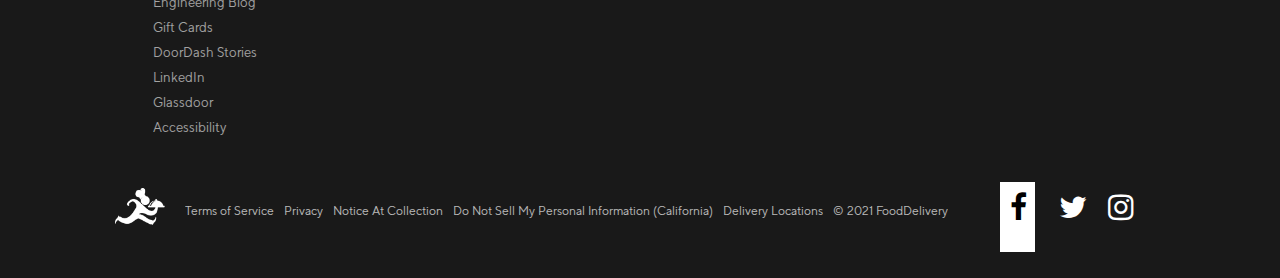
==== commit 17323d99: "-a" ====
--- a/index.html
+++ b/index.html
@@ -4,9 +4,10 @@
 <head>
   <meta charset="UTF-8">
   <link rel="stylesheet" href="https://cdnjs.cloudflare.com/ajax/libs/font-awesome/4.7.0/css/font-awesome.min.css">
+  <!-- <link rel="preconnect" href="https://fonts.gstatic.com"> 
   <style>
   @import url('https://fonts.googleapis.com/css2?family=Poppins:ital,wght@1,300&display=swap');
-  </style>
+  </style> -->
   <meta name="viewport" content="width=device-width, initial-scale=1.0">
 
   <link rel="stylesheet" href="mystylesheet.css">
--- a/mystylesheet.css
+++ b/mystylesheet.css
@@ -33,7 +33,7 @@
 }
 h4{
   font-family: 'Poppins', 'sans-serif';
-  font-weight: 600;
+  font-weight: 400;
 
   font-size: 28px;
 
@@ -309,6 +309,8 @@
   flex-wrap: wrap;
   flex-direction: column;
   justify-content: center;
+  margin-top: 8rem;
+
 }
 
 .before-footer--container {
@@ -320,7 +322,6 @@
 
 
   padding: 30px;
-  padding-top: 100px;
 }
 
 .color{
@@ -328,6 +329,10 @@
   background-color: #FFF0ED;;
 
   width: 100%;
+}
+
+.item{
+  margin-top: 8rem;
 }
 
 .item-1 {
@@ -339,6 +344,7 @@
 right: -60px;
 justify-content: flex-start;
 
+
   flex-direction: column;
   margin-bottom: 100px;
 
@@ -367,6 +373,8 @@
     font-size: 35px;
     color: black;
     padding:0;
+    margin-top: 0;
+    
 
 }
 
@@ -939,6 +947,15 @@
 /* #### Generated By: http://www.cufonfonts.com #### */
 
 @font-face {
+  font-family: 'Poppins';
+  font-style: normal;
+  font-weight: normal;
+  src: url('./fonts/Poppins/Poppins-Light.ttf');
+}
+
+
+
+@font-face {
     font-family: 'TT Norms Pro Regular';
     font-style: normal;
     font-weight: normal;
